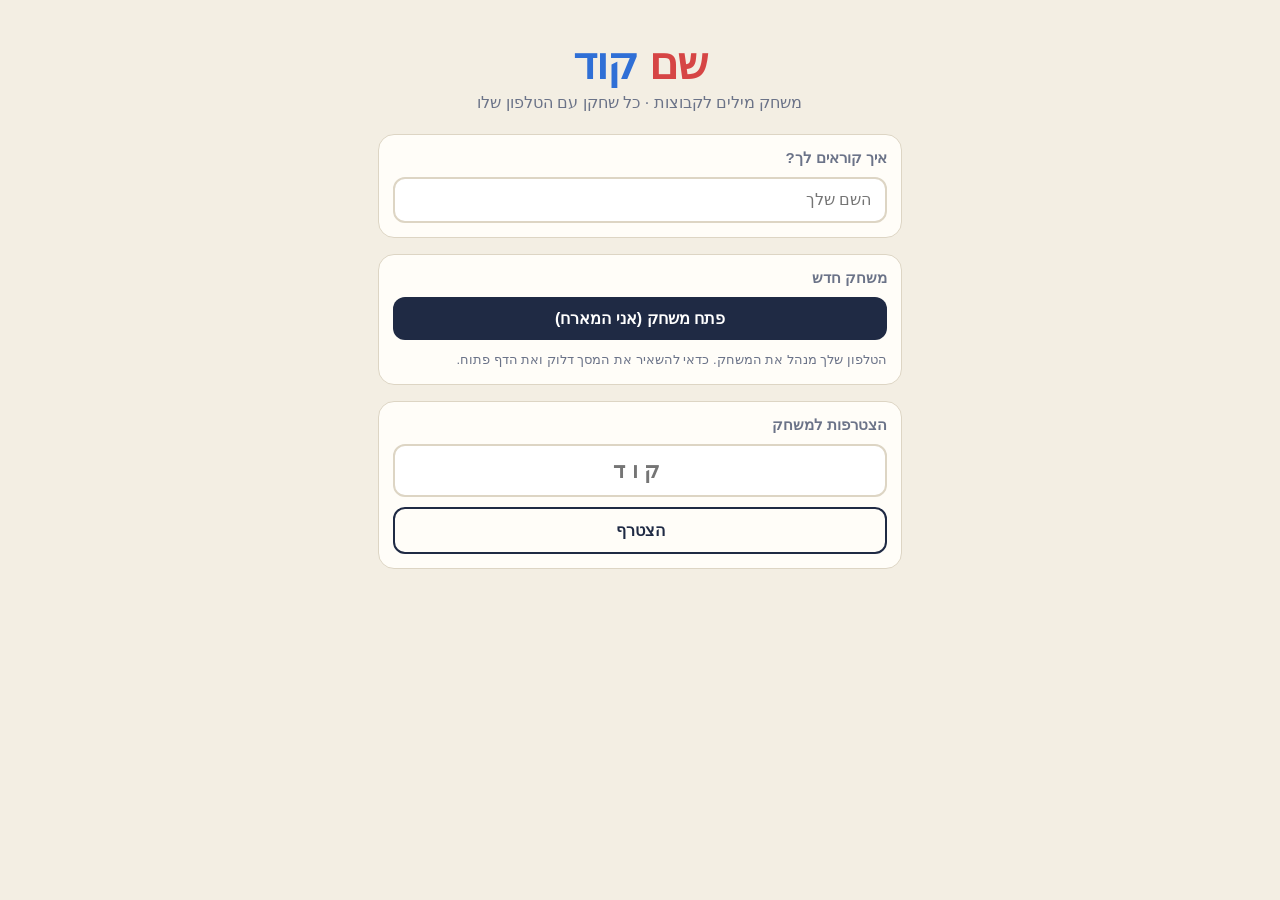
==== index.html @ 68a3448c "שם קוד: משחק Codenames בעברית עם WebRTC" ====
<!doctype html>
<html lang="he" dir="rtl">
<head>
  <meta charset="utf-8">
  <meta name="viewport" content="width=device-width, initial-scale=1, viewport-fit=cover, user-scalable=no">
  <meta name="theme-color" content="#1f2a44">
  <meta name="apple-mobile-web-app-capable" content="yes">
  <title>שם קוד</title>
  <link rel="stylesheet" href="style.css">
</head>
<body>
  <div id="app"></div>
  <div id="toast" role="status" aria-live="polite"></div>
  <script src="vendor/peerjs.min.js"></script>
  <script src="words.js"></script>
  <script src="game.js"></script>
  <script src="app.js"></script>
</body>
</html>
---- style.css ----
:root {
  --bg: #f3eee3; --ink: #1d2433; --muted: #6b7388; --card: #fffdf8; --line: #ddd5c4;
  --red: #d64545; --red-d: #a52e2e; --blue: #2f6fd6; --blue-d: #1f4fa0;
  --neutral: #d8c9a2; --assassin: #20232b; --navy: #1f2a44;
}
* { box-sizing: border-box; -webkit-tap-highlight-color: transparent; }
html, body { margin: 0; height: 100%; }
body {
  background: var(--bg); color: var(--ink);
  font-family: -apple-system, "Segoe UI", "Heebo", "Arial Hebrew", Arial, sans-serif;
  font-size: 16px; touch-action: manipulation; overscroll-behavior: none;
  -webkit-text-size-adjust: 100%;
}
#app { min-height: 100dvh; display: flex; flex-direction: column; max-width: 560px; margin: 0 auto; padding: env(safe-area-inset-top) 0 env(safe-area-inset-bottom); }
h1, h2, h3 { margin: 0; }
button { font: inherit; cursor: pointer; border: 0; border-radius: 12px; padding: 12px 16px; background: var(--navy); color: #fff; font-weight: 700; }
button:disabled { opacity: .45; cursor: default; }
button.ghost { background: transparent; color: var(--navy); border: 2px solid var(--navy); }
button.small { padding: 6px 10px; font-size: 14px; border-radius: 9px; }
button.red { background: var(--red); } button.blue { background: var(--blue); }
button.link { background: none; color: var(--muted); text-decoration: underline; font-weight: 400; padding: 6px; }
input[type=text] {
  font: inherit; width: 100%; padding: 12px 14px; border-radius: 12px; border: 2px solid var(--line);
  background: #fff; color: var(--ink); text-align: right; direction: rtl;
}
input[type=text]:focus { outline: none; border-color: var(--navy); }
input.code { font-family: ui-monospace, Menlo, Consolas, monospace; text-align: center; letter-spacing: .3em; font-size: 22px; font-weight: 800; text-transform: uppercase; direction: ltr; }

/* מסך בית */
.home { padding: 28px 18px; display: flex; flex-direction: column; gap: 16px; flex: 1; }
.logo { text-align: center; margin: 10px 0 6px; }
.logo .title { font-size: 44px; font-weight: 900; letter-spacing: -1px; }
.logo .title b { color: var(--red); } .logo .title i { color: var(--blue); font-style: normal; }
.logo p { margin: 4px 0 0; color: var(--muted); }
.panel { background: var(--card); border: 1px solid var(--line); border-radius: 16px; padding: 14px; display: flex; flex-direction: column; gap: 10px; }
.panel h3 { font-size: 15px; color: var(--muted); font-weight: 700; }
.row { display: flex; gap: 8px; align-items: center; }
.row > * { flex: 1; }
.row > .fit { flex: 0 0 auto; }
.resume { border-color: var(--navy); background: #eef1f9; }
.note { font-size: 13px; color: var(--muted); line-height: 1.5; }

/* סרגל עליון */
.topbar { display: flex; align-items: center; gap: 8px; padding: 10px 12px; }
.topbar .grow { flex: 1; }
.chip { display: inline-flex; align-items: center; gap: 6px; padding: 4px 10px; border-radius: 99px; background: #e7e1d2; font-size: 13px; font-weight: 700; }
.chip .dot { width: 8px; height: 8px; border-radius: 50%; background: #3aa65a; }
.chip.warn .dot { background: #e0a21a; } .chip.bad .dot { background: #d64545; }

/* לובי */
.lobby { padding: 6px 14px 20px; display: flex; flex-direction: column; gap: 14px; flex: 1; }
.codebox { text-align: center; }
.codebox .lbl { color: var(--muted); font-size: 14px; }
.codebox .code { font-size: 46px; font-weight: 900; letter-spacing: .25em; direction: ltr; padding-left: .25em; font-family: ui-monospace, Menlo, Consolas, monospace; }
.teams { display: grid; grid-template-columns: 1fr 1fr; gap: 10px; }
.team { border-radius: 16px; padding: 10px; color: #fff; min-height: 120px; display: flex; flex-direction: column; gap: 6px; }
.team.red { background: var(--red); } .team.blue { background: var(--blue); }
.team h3 { font-size: 17px; }
.pl { background: rgba(255,255,255,.2); border-radius: 10px; padding: 6px 9px; display: flex; align-items: center; gap: 6px; font-weight: 600; font-size: 15px; }
.pl .nm { flex: 1; overflow: hidden; text-overflow: ellipsis; white-space: nowrap; }
.pl.off { opacity: .55; }
.pl .x { background: rgba(0,0,0,.25); color: #fff; padding: 0 8px; border-radius: 8px; font-size: 14px; line-height: 24px; }
.unassigned { background: var(--card); border: 1px dashed var(--line); border-radius: 14px; padding: 10px; }
.unassigned .pl { background: #ece6d6; color: var(--ink); display: inline-flex; margin: 3px; }
.me-actions { display: flex; flex-direction: column; gap: 8px; }
.me-actions .row button { padding: 12px 6px; }
.seg { display: flex; border: 2px solid var(--navy); border-radius: 12px; overflow: hidden; }
.seg button { flex: 1; border-radius: 0; background: transparent; color: var(--navy); }
.seg button.on { background: var(--navy); color: #fff; }
.err { color: #b3321d; font-size: 14px; text-align: center; min-height: 20px; }

/* משחק */
.game { display: flex; flex-direction: column; flex: 1; padding: 0 8px 10px; gap: 8px; }
.score { display: flex; align-items: stretch; gap: 8px; }
.score .tm { flex: 1; border-radius: 12px; color: #fff; padding: 6px 10px; text-align: center; font-weight: 800; opacity: .55; transition: opacity .2s; }
.score .tm.on { opacity: 1; box-shadow: 0 0 0 3px #fff, 0 0 0 5px currentColor; }
.score .tm.red { background: var(--red); color: var(--red); } .score .tm.blue { background: var(--blue); color: var(--blue); }
.score .tm span { color: #fff; }
.score .tm .n { font-size: 26px; line-height: 1; display: block; }
.score .tm .s { font-size: 12px; font-weight: 600; opacity: .9; }
.clue { text-align: center; padding: 8px 10px; border-radius: 12px; background: var(--card); border: 2px solid var(--line); min-height: 46px; display: flex; align-items: center; justify-content: center; gap: 8px; font-weight: 700; }
.clue.red { border-color: var(--red); } .clue.blue { border-color: var(--blue); }
.clue .w { font-size: 22px; font-weight: 900; }
.clue .num { background: var(--navy); color: #fff; border-radius: 99px; padding: 2px 11px; font-size: 18px; }
.board { display: grid; grid-template-columns: repeat(5, 1fr); gap: 5px; direction: rtl; }
.cell {
  position: relative; aspect-ratio: 1 / .78; border-radius: 9px; border: 2px solid var(--line); background: var(--card); color: var(--ink);
  font-weight: 800; font-size: min(3.5vw, 16px); padding: 2px; display: flex; align-items: center; justify-content: center; text-align: center;
  overflow: hidden; word-break: keep-all; line-height: 1.1; letter-spacing: -.2px;
}
@media (min-width: 560px) { .cell { font-size: 17px; } }
.cell.sel { outline: 3px solid var(--navy); outline-offset: 1px; }
.cell.rev { color: #fff; border-color: transparent; }
.cell.rev.red { background: var(--red); } .cell.rev.blue { background: var(--blue); }
.cell.rev.neutral { background: var(--neutral); color: #5b5033; } .cell.rev.assassin { background: var(--assassin); }
.cell.rev span { opacity: .75; }
/* מראה של ראש מרגלים: צבע על קלפים שלא נחשפו */
.cell.hint.red { border-color: var(--red); background: #fbe3e3; }
.cell.hint.blue { border-color: var(--blue); background: #dfeafb; }
.cell.hint.neutral { border-color: var(--neutral); background: #f2ead3; color: #8a7d57; }
.cell.hint.assassin { border-color: var(--assassin); background: #3a3d47; color: #fff; }
.cell .mk { position: absolute; top: 1px; inset-inline-start: 3px; font-size: 9px; opacity: .8; }
.dock { display: flex; flex-direction: column; gap: 8px; margin-top: auto; }
.role { text-align: center; color: var(--muted); font-size: 14px; }
.cluef { display: flex; gap: 6px; }
.cluef input[type=text] { flex: 2; } .cluef select { flex: 1; font: inherit; border-radius: 12px; border: 2px solid var(--line); padding: 0 6px; background: #fff; }
.cluef button { flex: 0 0 auto; }
.banner { text-align: center; padding: 14px; border-radius: 14px; color: #fff; font-weight: 900; font-size: 22px; }
.banner.red { background: var(--red); } .banner.blue { background: var(--blue); }
.banner small { display: block; font-size: 14px; font-weight: 600; opacity: .9; margin-top: 2px; }
details.log { background: var(--card); border: 1px solid var(--line); border-radius: 12px; padding: 6px 10px; font-size: 14px; }
details.log summary { cursor: pointer; font-weight: 700; color: var(--muted); }
details.log ol { margin: 6px 0 0; padding: 0 18px 0 0; max-height: 180px; overflow: auto; }
details.log li { margin: 2px 0; } .t-red { color: var(--red-d); font-weight: 700; } .t-blue { color: var(--blue-d); font-weight: 700; }
.sheet { position: fixed; inset-inline: 0; bottom: 0; background: #fff; border-radius: 18px 18px 0 0; padding: 16px 16px calc(16px + env(safe-area-inset-bottom)); box-shadow: 0 -8px 30px rgba(0,0,0,.25); display: flex; flex-direction: column; gap: 10px; max-width: 560px; margin: 0 auto; text-align: center; z-index: 5; }
.sheet .big { font-size: 26px; font-weight: 900; }
.connecting { flex: 1; display: flex; flex-direction: column; align-items: center; justify-content: center; gap: 14px; padding: 30px; text-align: center; }
.spin { width: 38px; height: 38px; border: 4px solid var(--line); border-top-color: var(--navy); border-radius: 50%; animation: sp 1s linear infinite; }
@keyframes sp { to { transform: rotate(360deg); } }
#toast { position: fixed; left: 50%; bottom: 90px; transform: translateX(-50%) translateY(20px); background: #222; color: #fff; padding: 10px 16px; border-radius: 12px; opacity: 0; pointer-events: none; transition: all .25s; z-index: 10; max-width: 90vw; text-align: center; font-size: 15px; }
#toast.show { opacity: .95; transform: translateX(-50%) translateY(0); }
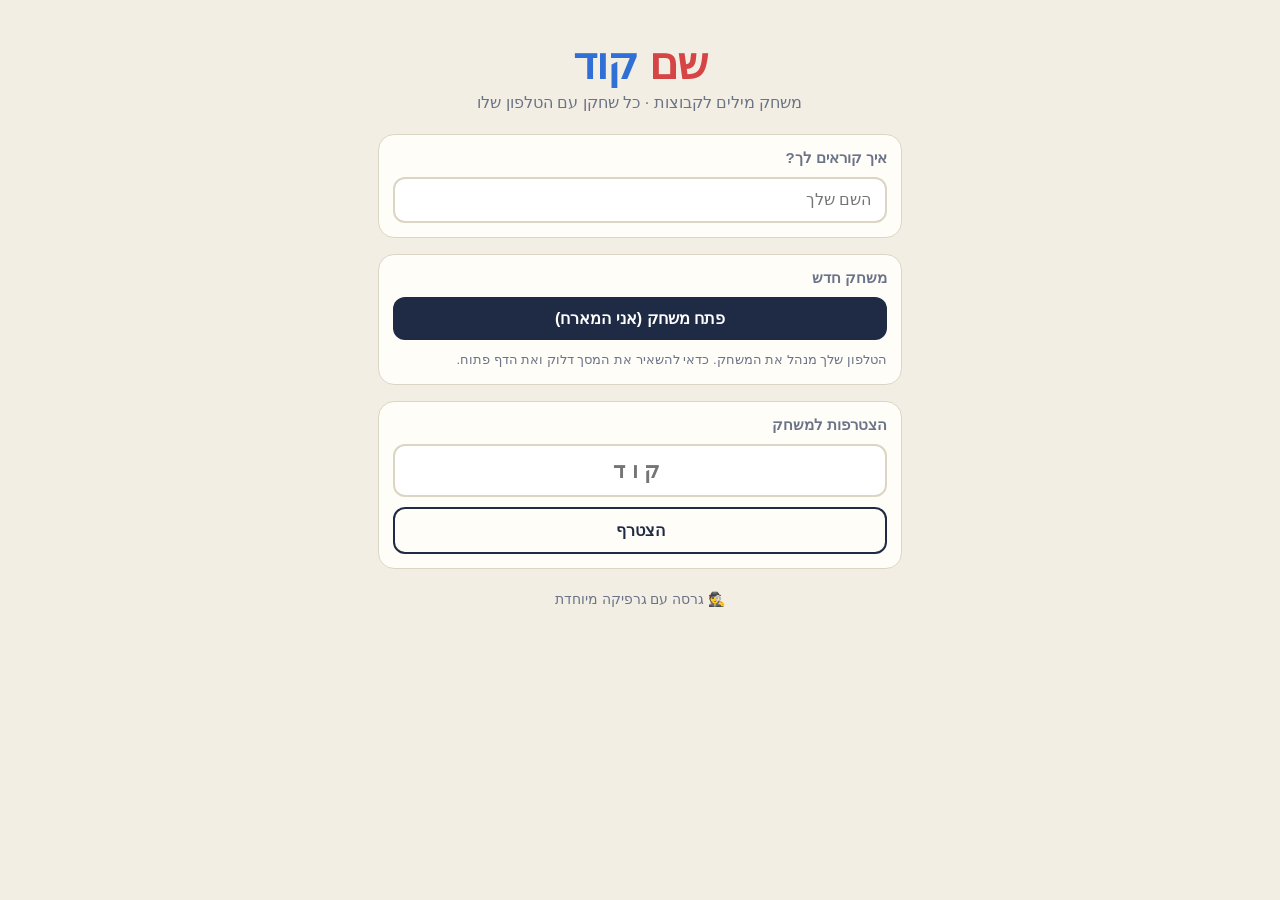
==== commit 001b521f: "גרסת 'סוכן סודי': ערכת נושא ניאון, אנימציות חשיפה, קונפטי, צלילים ורטט" ====
--- a/index.html
+++ b/index.html
@@ -8,7 +8,7 @@
   <title>שם קוד</title>
   <link rel="stylesheet" href="style.css">
 </head>
-<body>
+<body data-alt="spy.html" data-alt-label="🕵️ גרסה עם גרפיקה מיוחדת">
   <div id="app"></div>
   <div id="toast" role="status" aria-live="polite"></div>
   <script src="vendor/peerjs.min.js"></script>
--- a/style.css
+++ b/style.css
@@ -119,3 +119,7 @@
 @keyframes sp { to { transform: rotate(360deg); } }
 #toast { position: fixed; left: 50%; bottom: 90px; transform: translateX(-50%) translateY(20px); background: #222; color: #fff; padding: 10px 16px; border-radius: 12px; opacity: 0; pointer-events: none; transition: all .25s; z-index: 10; max-width: 90vw; text-align: center; font-size: 15px; }
 #toast.show { opacity: .95; transform: translateX(-50%) translateY(0); }
+
+.alt { text-align: center; color: var(--muted); font-size: 14px; text-decoration: none; padding: 6px; }
+@keyframes flipBase { 0% { transform: rotateY(90deg) scale(.85); } 100% { transform: none; } }
+.cell.just { animation: flipBase .45s ease-out both; }
